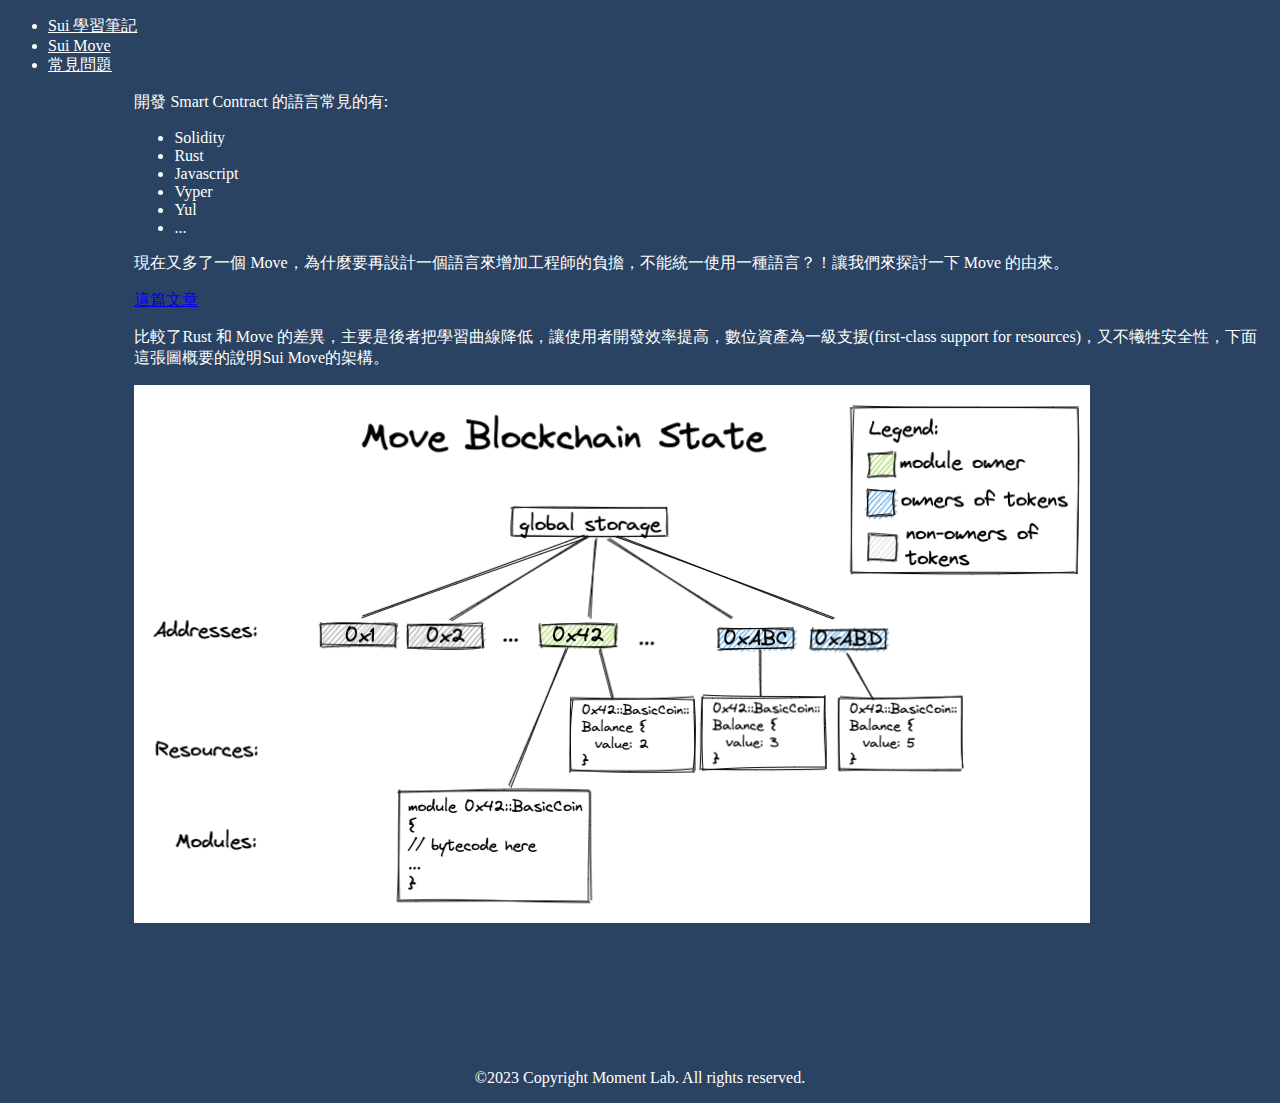
==== move.html @ cef92761 "raw structure" ====
<!DOCTYPE html>
<html lang="en">
<head>
    <meta charset="UTF-8">
    <meta http-equiv="X-UA-Compatible" content="IE=edge">
    <meta name="viewport" content="width=device-width, initial-scale=1.0">
    <link href="https://cdn.jsdelivr.net/npm/bootstrap@5.3.0-alpha1/dist/css/bootstrap.min.css" rel="stylesheet" integrity="sha384-GLhlTQ8iRABdZLl6O3oVMWSktQOp6b7In1Zl3/Jr59b6EGGoI1aFkw7cmDA6j6gD" crossorigin="anonymous">
    <link rel="stylesheet" href="css/main.css">
    <script type="text/javascript" src="jquery-3.6.3.min.js">
    </script>
    <title>Document</title>
</head>
<body>
    <div class="headerpage"></div>
    <div class="content">
        <p>開發 Smart Contract 的語言常見的有:</p>
        <ul style="list-style-type:disc;">
            <li>Solidity</li>
            <li>Rust</li>
            <li>Javascript</li>
            <li>Vyper</li>
            <li>Yul</li>
            <li>...</li>
        </ul>
        <p>現在又多了一個 Move，為什麼要再設計一個語言來增加工程師的負擔，不能統一使用一種語言？！讓我們來探討一下 Move 的由來。</p>
        <a href="https://medium.com/@kklas/smart-contract-development-move-vs-rust-4d8f84754a8f">這篇文章</a>
        <p>比較了Rust 和 Move 的差異，主要是後者把學習曲線降低，讓使用者開發效率提高，數位資產為一級支援(first-class support for resources)，又不犧牲安全性，下面這張圖概要的說明Sui Move的架構。</p>
        <img src="img/move_state.png"/>
    </div>
    <div class="footerpage"></div>
    <script>
        $(".headerpage").load("header.html"); 
        $(".footerpage").load("footer.html");
    </script>
</body>
</html>
---- css/main.css ----
body {
    background-color: #2a4362;
}

.navbar-collapse, .container-fluid, .navbar {
    background-color: #152a43;
}

p, h1, h2, h3, h4, h5, h6, pre, .navbar-brand, .nav-link, li {
    color: white;
}

.navbar-nav.show {
    color: #2d812f;
}

.container-fluid {
    padding: 2%;
}

.navbar {
    padding: 0px;
}

 .content {
    /* text-align: center;  */
    padding-left: 10%;
    padding-bottom: 10%;
} 

.footerpage {
    text-align: center;
}
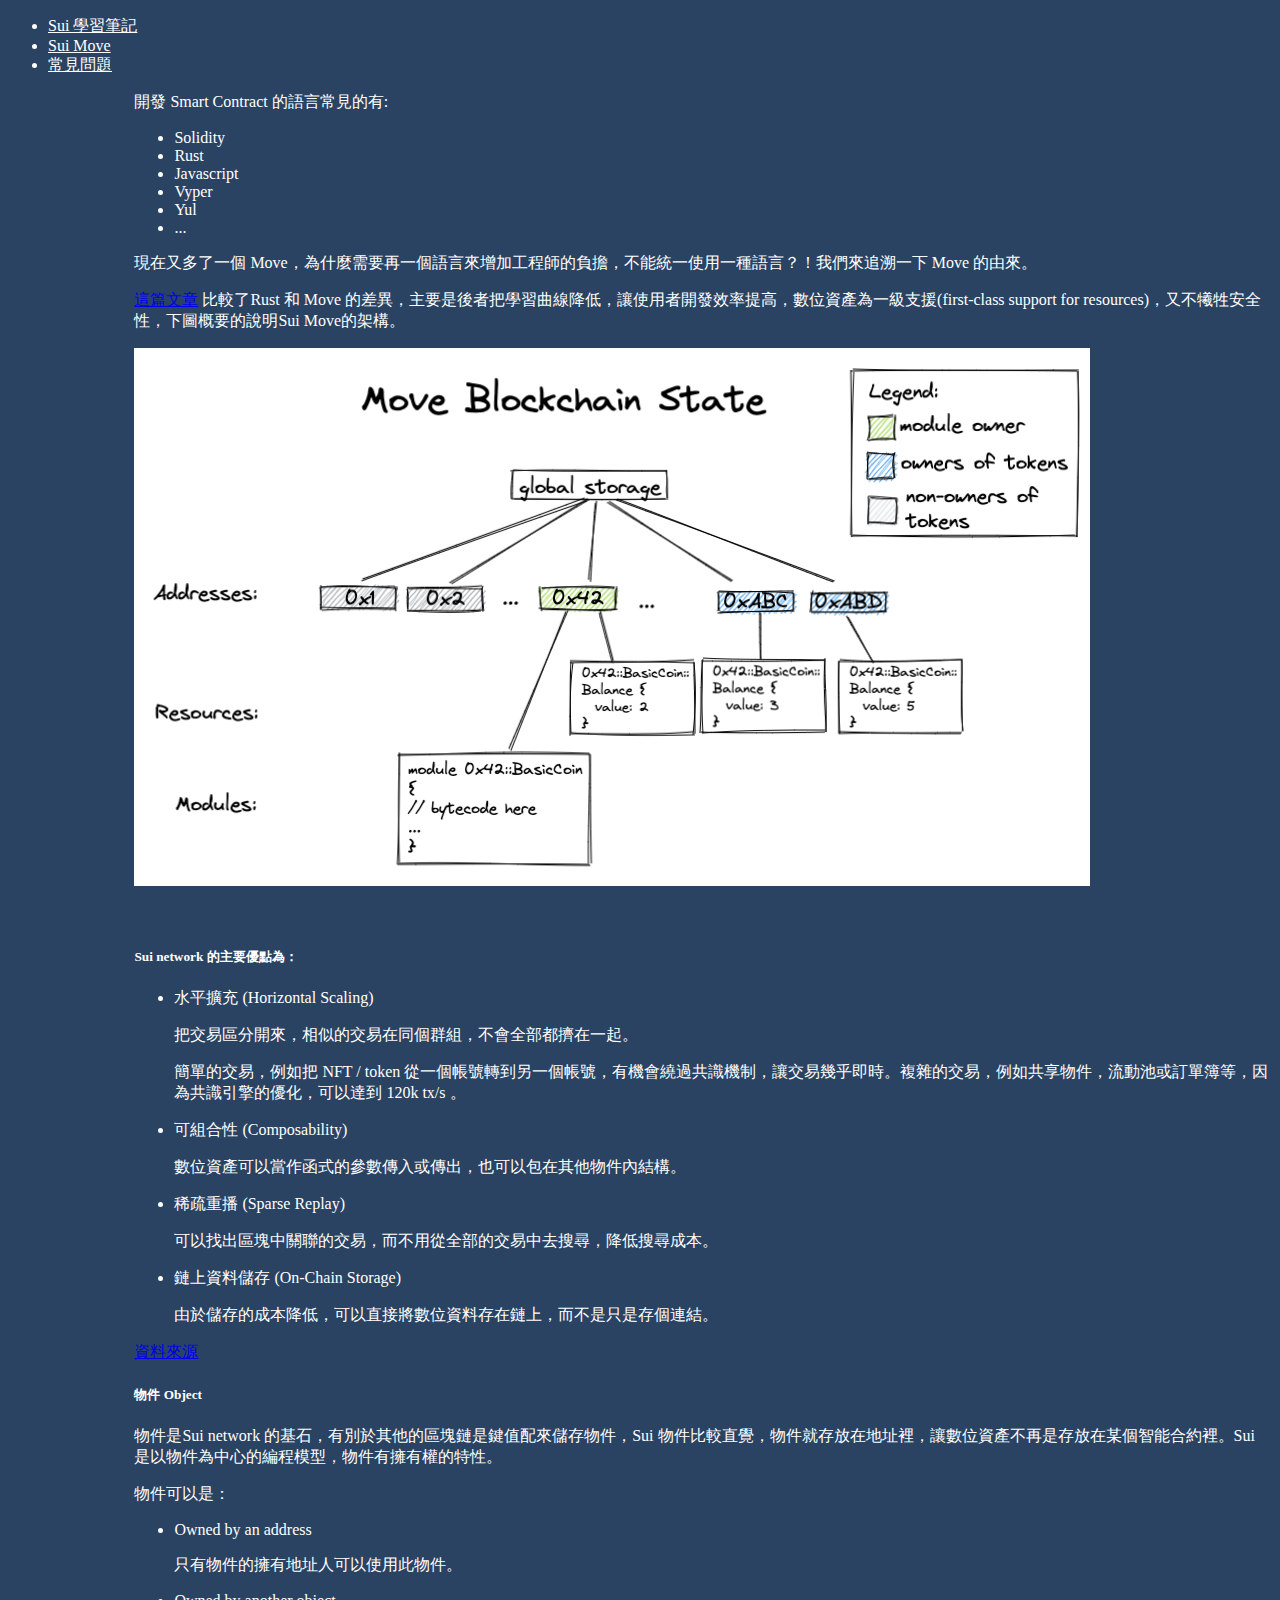
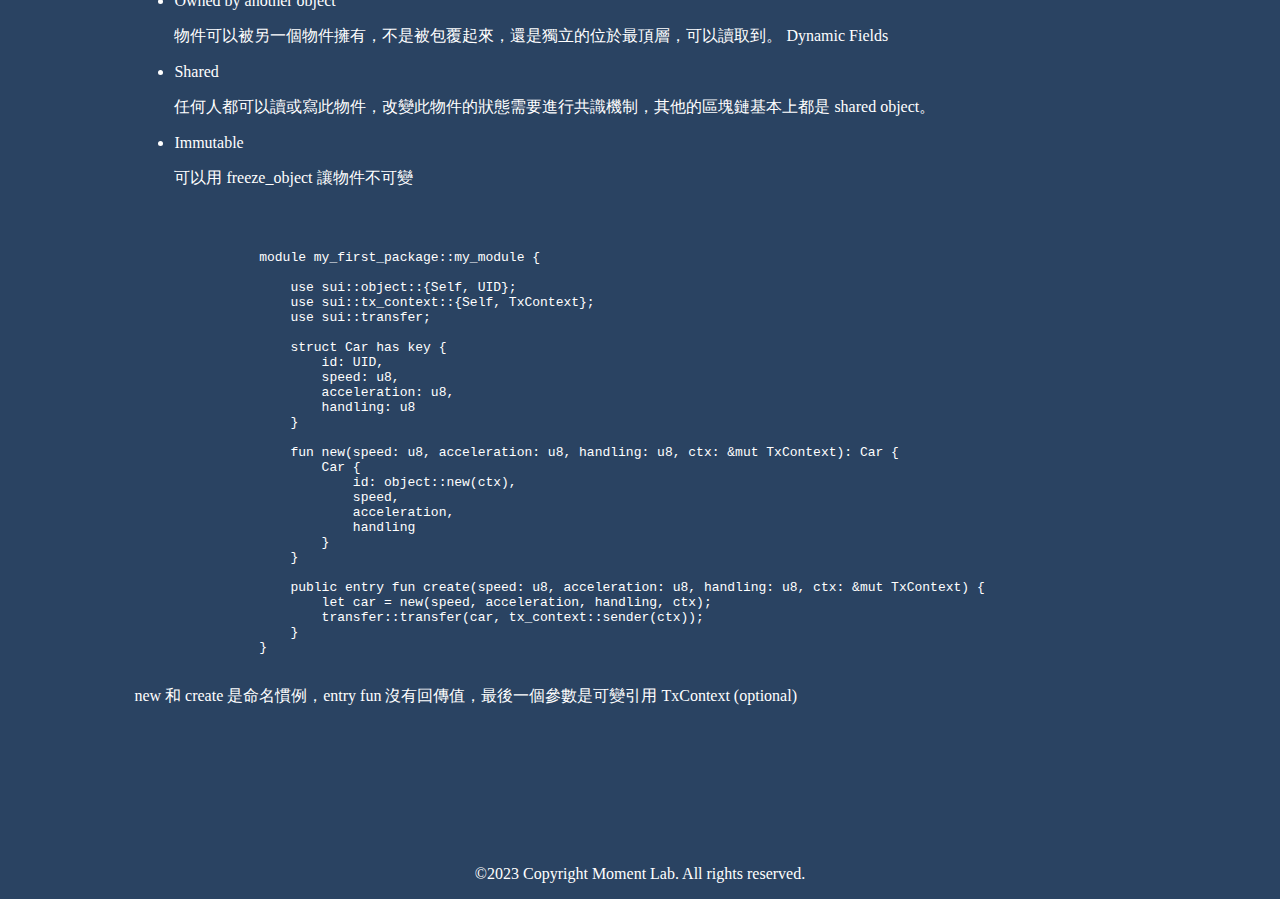
==== commit 7dd8afc9: "add object over view para" ====
--- a/move.html
+++ b/move.html
@@ -22,10 +22,75 @@
             <li>Yul</li>
             <li>...</li>
         </ul>
-        <p>現在又多了一個 Move，為什麼要再設計一個語言來增加工程師的負擔，不能統一使用一種語言？！讓我們來探討一下 Move 的由來。</p>
-        <a href="https://medium.com/@kklas/smart-contract-development-move-vs-rust-4d8f84754a8f">這篇文章</a>
-        <p>比較了Rust 和 Move 的差異，主要是後者把學習曲線降低，讓使用者開發效率提高，數位資產為一級支援(first-class support for resources)，又不犧牲安全性，下面這張圖概要的說明Sui Move的架構。</p>
+        <p>現在又多了一個 Move，為什麼需要再一個語言來增加工程師的負擔，不能統一使用一種語言？！我們來追溯一下 Move 的由來。</p>
+        <p><a href="https://medium.com/@kklas/smart-contract-development-move-vs-rust-4d8f84754a8f">這篇文章</a>
+        比較了Rust 和 Move 的差異，主要是後者把學習曲線降低，讓使用者開發效率提高，數位資產為一級支援(first-class support for resources)，又不犧牲安全性，下圖概要的說明Sui Move的架構。</p>
         <img src="img/move_state.png"/>
+        <br>
+        <br>
+        <br>
+        <h5>Sui network 的主要優點為：</h5>
+        <ul>
+            <li>水平擴充 (Horizontal Scaling)</li>
+            <p>把交易區分開來，相似的交易在同個群組，不會全部都擠在一起。</p>
+            <p>簡單的交易，例如把 NFT / token 從一個帳號轉到另一個帳號，有機會繞過共識機制，讓交易幾乎即時。複雜的交易，例如共享物件，流動池或訂單簿等，因為共識引擎的優化，可以達到 120k tx/s 。</p>
+            <li>可組合性 (Composability)</li>
+            <p>數位資產可以當作函式的參數傳入或傳出，也可以包在其他物件內結構。</p>
+            <li>稀疏重播 (Sparse Replay)</li>
+            <p>可以找出區塊中關聯的交易，而不用從全部的交易中去搜尋，降低搜尋成本。</p>
+            <li>鏈上資料儲存 (On-Chain Storage)</li>
+            <p>由於儲存的成本降低，可以直接將數位資料存在鏈上，而不是只是存個連結。</p>
+        </ul>
+        <p><a href="https://blog.suifoundation.org/encode-club-sui-series-1/">資料來源</a></p>
+        <div>
+            <h5>物件 Object</h5>
+            <p>物件是Sui network 的基石，有別於其他的區塊鏈是鍵值配來儲存物件，Sui 物件比較直覺，物件就存放在地址裡，讓數位資產不再是存放在某個智能合約裡。Sui 是以物件為中心的編程模型，物件有擁有權的特性。</p>
+            <p>物件可以是：</p>
+            <ul>
+                <li>Owned by an address</li>
+                <p>只有物件的擁有地址人可以使用此物件。</p>
+                <li>Owned by another object</li>
+                <p>物件可以被另一個物件擁有，不是被包覆起來，還是獨立的位於最頂層，可以讀取到。 Dynamic Fields
+                </p>
+                <li>Shared</li>
+                <p>任何人都可以讀或寫此物件，改變此物件的狀態需要進行共識機制，其他的區塊鏈基本上都是 shared object。</p>
+                <li>Immutable</li>
+                <p>可以用 freeze_object 讓物件不可變</p>
+            </ul>
+            <pre>
+
+
+
+                module my_first_package::my_module {
+
+                    use sui::object::{Self, UID};
+                    use sui::tx_context::{Self, TxContext};
+                    use sui::transfer;
+
+                    struct Car has key {
+                        id: UID,
+                        speed: u8,
+                        acceleration: u8,
+                        handling: u8
+                    }
+
+                    fun new(speed: u8, acceleration: u8, handling: u8, ctx: &mut TxContext): Car {
+                        Car {
+                            id: object::new(ctx),
+                            speed,
+                            acceleration,
+                            handling
+                        }
+                    }
+
+                    public entry fun create(speed: u8, acceleration: u8, handling: u8, ctx: &mut TxContext) {
+                        let car = new(speed, acceleration, handling, ctx);
+                        transfer::transfer(car, tx_context::sender(ctx));
+                    }
+                }
+            </pre>
+            <p>new 和 create 是命名慣例，entry fun 沒有回傳值，最後一個參數是可變引用 TxContext (optional)</p>
+        </div>
     </div>
     <div class="footerpage"></div>
     <script>
